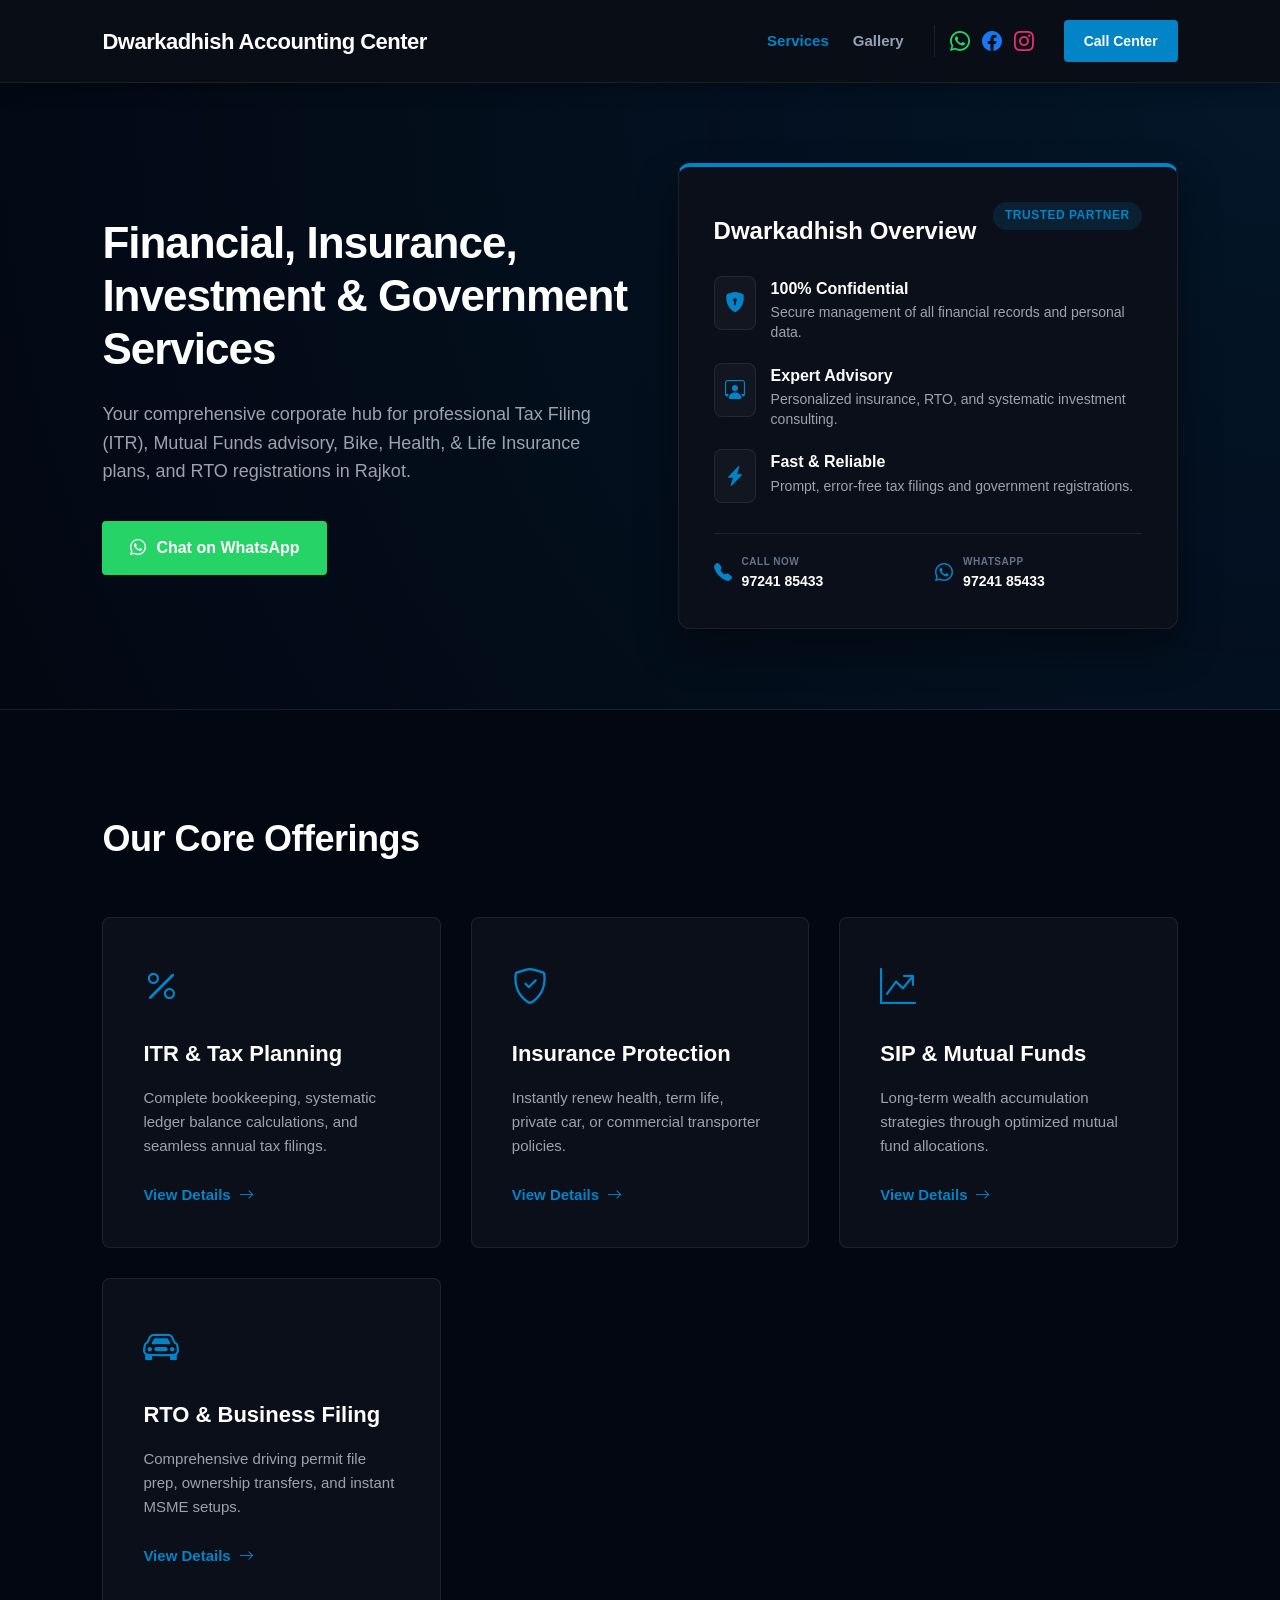
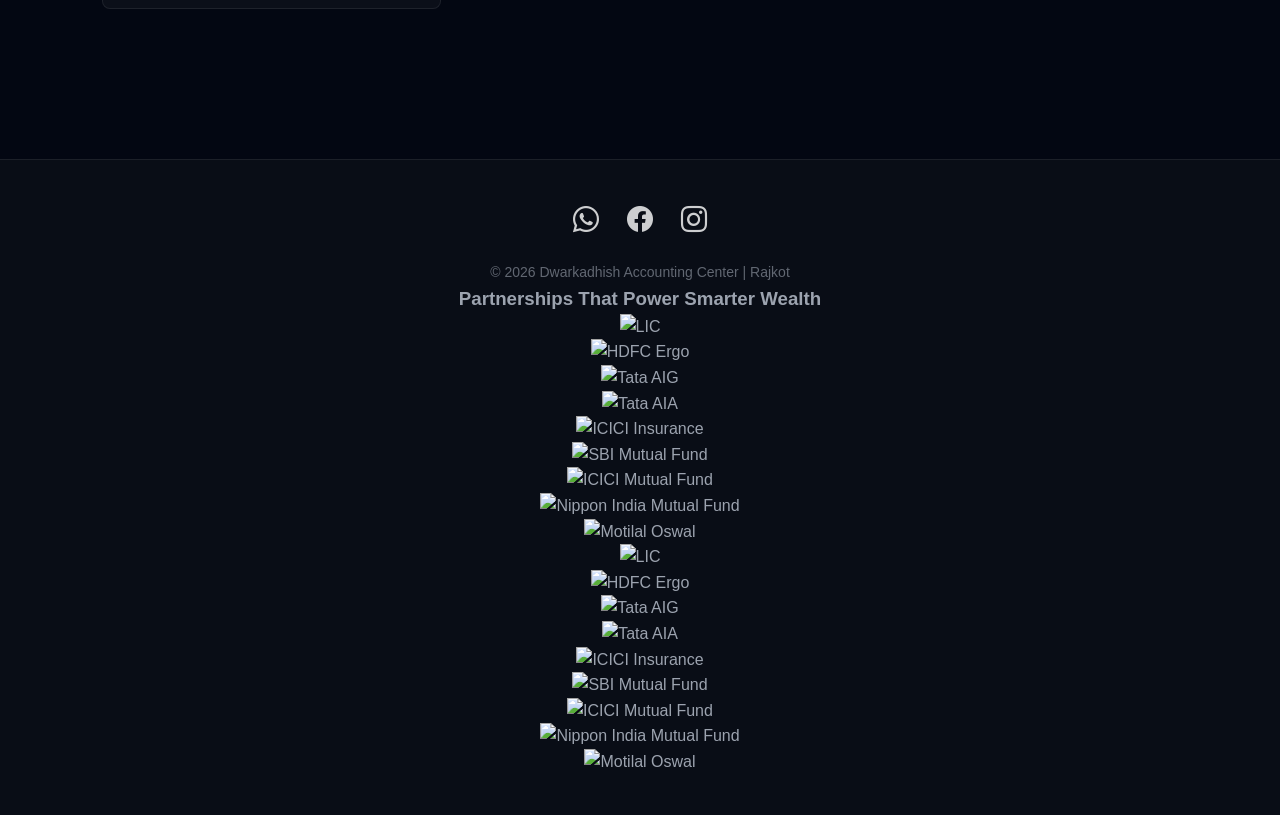
==== index.html @ 23236f02 "Update index.html" ====
<!DOCTYPE html>
<html lang="en">
<head>
    <meta charset="UTF-8">
    <meta name="viewport" content="width=device-width, initial-scale=1.0">
    <title>Dwarkadhish Accounting Center | Rajkot</title>
    <meta name="description" content="Your trusted corporate hub for professional Tax Filing (ITR), Mutual Funds advisory, Bike, Health, & Life Insurance plans, and RTO registrations in Rajkot.">
    
    <!-- Bootstrap Icons -->
    <link rel="stylesheet" href="https://cdn.jsdelivr.net/npm/bootstrap-icons@1.11.1/font/bootstrap-icons.css">
    
    <style>
        /* Global Reset and Variables - Cohesive Dark Mode */
        :root {
            --bg-color: #030712;         /* Deep premium black/gray background */
            --card-bg: #0b0f19;          /* Sleek container dark gray */
            --primary-color: #090d16;    /* Header & Footer background */
            --secondary-color: #0284c7;  /* Brand sky blue */
            --text-color: #9ca3af;       /* Soft readable gray body text */
            --headline-color: #ffffff;   /* High-contrast crisp white titles */
            --border-color: rgba(255, 255, 255, 0.08);
            --whatsapp-color: #25d366;
            --facebook-color: #1877f2;
            --instagram-color: #e1306c;
        }

        * {
            box-sizing: border-box;
            margin: 0;
            padding: 0;
        }

        body {
            font-family: 'Segoe UI', Arial, sans-serif;
            line-height: 1.6;
            color: var(--text-color);
            background-color: var(--bg-color);
            overflow-x: hidden;
        }

        /* Modern Navigation Styling */
        header {
            background-color: var(--primary-color);
            border-bottom: 1px solid var(--border-color);
            box-shadow: 0 4px 20px rgba(0, 0, 0, 0.3);
            padding: 20px 8%;
            display: flex;
            justify-content: space-between;
            align-items: center;
            position: sticky;
            top: 0;
            z-index: 100;
        }

        .logo {
            font-size: 22px;
            font-weight: 700;
            color: var(--headline-color);
            letter-spacing: -0.5px;
        }

        .header-right {
            display: flex;
            align-items: center;
            gap: 30px;
        }

        .nav-links-container {
            display: flex;
            list-style: none;
            gap: 24px;
        }

        .nav-links-container a {
            text-decoration: none;
            color: #94a3b8;
            font-weight: 600;
            font-size: 15px;
            transition: color 0.3s ease;
        }

        .nav-links-container a:hover,
        .nav-links-container a.active {
            color: var(--secondary-color);
        }

        .social-icons-header {
            display: flex;
            align-items: center;
            gap: 12px;
            border-left: 1px solid var(--border-color);
            padding-left: 15px;
        }

        .social-icons-header a {
            font-size: 20px;
            text-decoration: none;
            transition: opacity 0.2s;
        }
        .social-icons-header a:hover { opacity: 0.8; }

        .social-icons-header .bi-whatsapp { color: var(--whatsapp-color); }
        .social-icons-header .bi-facebook { color: var(--facebook-color); }
        .social-icons-header .bi-instagram { color: var(--instagram-color); }

        .cta-btn {
            background-color: var(--secondary-color);
            color: white;
            padding: 10px 20px;
            text-decoration: none;
            border-radius: 4px;
            font-weight: bold;
            font-size: 14px;
            transition: background-color 0.2s;
        }
        .cta-btn:hover {
            background-color: #0270a9;
            color: white;
        }

        /* Premium Split-Layout Hero Section */
        .hero {
            background: radial-gradient(circle at top right, rgba(2, 132, 199, 0.12), transparent), var(--bg-color);
            color: var(--headline-color);
            padding: 80px 8%;
            display: flex;
            align-items: center;
            justify-content: space-between;
            gap: 50px;
            border-bottom: 1px solid var(--border-color);
        }

        .hero-content {
            flex: 1;
            max-width: 600px;
        }

        .hero h1 {
            font-size: 44px;
            line-height: 1.2;
            margin-bottom: 24px;
            font-weight: 700;
            letter-spacing: -1px;
        }

        .hero p {
            font-size: 18px;
            margin-bottom: 35px;
            color: var(--text-color);
            line-height: 1.6;
        }

        .cta-whatsapp {
            display: inline-flex;
            align-items: center;
            gap: 10px;
            background-color: var(--whatsapp-color);
            color: white;
            padding: 14px 28px;
            text-decoration: none;
            border-radius: 4px;
            font-weight: bold;
            font-size: 16px;
            transition: background-color 0.2s;
        }
        .cta-whatsapp:hover {
            background-color: #1ebd58;
        }

        /* Pure CSS Interactive Profile & Highlights Panel */
        .hero-highlight-panel {
            flex: 1;
            background: var(--card-bg);
            border: 1px solid var(--border-color);
            border-radius: 12px;
            padding: 35px;
            max-width: 500px;
            width: 100%;
            box-shadow: 0 20px 40px rgba(0, 0, 0, 0.4);
            display: flex;
            flex-direction: column;
            gap: 25px;
            border-top: 4px solid var(--secondary-color);
        }

        .panel-header {
            display: flex;
            justify-content: space-between;
            align-items: flex-start;
        }

        .panel-header .badge {
            background-color: rgba(2, 132, 199, 0.15);
            color: var(--secondary-color);
            padding: 4px 12px;
            border-radius: 20px;
            font-size: 12px;
            font-weight: 700;
            text-transform: uppercase;
            letter-spacing: 0.5px;
            display: inline-block;
        }

        .panel-header h3 {
            color: var(--headline-color);
            font-size: 24px;
            font-weight: 700;
            margin-top: 10px;
        }

        .panel-features {
            display: flex;
            flex-direction: column;
            gap: 20px;
        }

        .feature-item {
            display: flex;
            align-items: flex-start;
            gap: 15px;
        }

        .feature-item i {
            font-size: 20px;
            color: var(--secondary-color);
            background: rgba(255, 255, 255, 0.03);
            padding: 10px;
            border-radius: 8px;
            border: 1px solid var(--border-color);
        }

        .feature-item h4 {
            color: var(--headline-color);
            font-size: 16px;
            font-weight: 600;
            margin-bottom: 2px;
        }

        .feature-item p {
            color: var(--text-color);
            font-size: 14px;
            line-height: 1.4;
            margin: 0;
        }

        .panel-footer {
            display: grid;
            grid-template-columns: 1fr 1fr;
            gap: 15px;
            border-top: 1px solid var(--border-color);
            padding-top: 20px;
            margin-top: 5px;
        }

        .footer-contact {
            display: flex;
            align-items: center;
            gap: 10px;
            text-decoration: none;
            transition: transform 0.2s;
        }

        .footer-contact:hover {
            transform: translateY(-2px);
        }

        .footer-contact i {
            font-size: 18px;
            color: var(--secondary-color);
        }

        .footer-contact .label {
            display: block;
            font-size: 10px;
            color: #64748b;
            font-weight: 700;
            letter-spacing: 0.5px;
        }

        .footer-contact .val {
            display: block;
            font-size: 14px;
            font-weight: 700;
            color: var(--headline-color);
        }

        /* Services Grid Section */
        .services-section {
            padding: 100px 8%;
            background-color: var(--bg-color);
        }

        .section-header {
            text-align: left;
            margin-bottom: 50px;
            max-width: 800px;
        }

        .section-title {
            font-size: 36px;
            color: var(--headline-color);
            margin-bottom: 12px;
            font-weight: 700;
            letter-spacing: -0.5px;
        }

        /* Core Offerings Card Layout */
        .offerings-grid {
            display: grid;
            grid-template-columns: repeat(auto-fit, minmax(320px, 1fr));
            gap: 30px;
            margin-bottom: 50px;
        }

        .offering-card {
            background: var(--card-bg);
            border: 1px solid var(--border-color);
            border-radius: 8px;
            padding: 40px;
            text-align: left;
            transition: transform 0.3s ease, border-color 0.3s ease, box-shadow 0.3s ease;
            display: flex;
            flex-direction: column;
            justify-content: space-between;
            min-height: 320px;
        }

        .offering-card:hover {
            transform: translateY(-5px);
            border-color: var(--secondary-color);
            box-shadow: 0 12px 30px rgba(2, 132, 199, 0.15);
        }

        .offering-icon {
            font-size: 36px;
            color: var(--secondary-color);
            margin-bottom: 20px;
        }

        .offering-card h3 {
            color: var(--headline-color);
            font-size: 22px;
            font-weight: 700;
            margin-bottom: 15px;
        }

        .offering-card p {
            color: var(--text-color);
            font-size: 15px;
            line-height: 1.6;
            margin-bottom: 25px;
        }

        .offering-link {
            color: var(--secondary-color);
            text-decoration: none;
            font-weight: 600;
            font-size: 15px;
            display: inline-flex;
            align-items: center;
            gap: 8px;
            transition: color 0.2s;
            margin-top: auto;
        }

        .offering-card:hover .offering-link {
            color: #38bdf8;
        }

        /* Unified High Contrast Footer Block */
        footer {
            background-color: var(--primary-color);
            color: var(--text-color);
            padding: 40px 8%;
            text-align: center;
            border-top: 1px solid var(--border-color);
        }

        .social-links-footer {
            margin-bottom: 20px;
        }

        .social-links-footer a {
            color: white;
            text-decoration: none;
            font-size: 26px;
            margin: 0 12px;
            display: inline-block;
            opacity: 0.8;
            transition: opacity 0.2s;
        }
        .social-links-footer a:hover { 
            opacity: 1; 
            color: var(--secondary-color); 
        }

        footer p {
            font-size: 14px;
            opacity: 0.6;
        }

        /* Responsive Design */
        @media (max-width: 991px) {
            .hero {
                flex-direction: column;
                text-align: center;
                padding: 60px 5%;
                gap: 40px;
            }
            .hero-content {
                max-width: 100%;
            }
            .hero-highlight-panel {
                max-width: 480px;
                margin: 0 auto;
            }
        }

        @media (max-width: 768px) {
            header {
                padding: 15px 5%;
                flex-direction: column;
                gap: 15px;
                text-align: center;
            }
            .header-right {
                flex-direction: column;
                gap: 15px;
                width: 100%;
            }
            .nav-links-container {
                justify-content: center;
                flex-wrap: wrap;
            }
            .social-icons-header {
                border-left: none;
                padding-left: 0;
            }
            .hero h1 {
                font-size: 32px;
            }
            .offering-card {
                padding: 30px;
            }
            .panel-footer {
                grid-template-columns: 1fr;
                gap: 20px;
            }
        }
    </style>
</head>
<body>

    <!-- Premium Dark Header -->
    <header>
        <div class="logo">Dwarkadhish Accounting Center</div>
        <div class="header-right">
            <ul class="nav-links-container">
                <li><a href="index.html" class="active">Services</a></li>
                <li><a href="gallery.html">Gallery</a></li>
            </ul>
            <div class="social-icons-header">
                <a href="https://wa.me/919724185433" target="_blank" class="bi bi-whatsapp"></a>
                <!-- Updated Facebook and Instagram links below -->
                <a href="https://www.facebook.com/share/1axT14rC5b/" target="_blank" class="bi bi-facebook"></a>
                <a href="https://www.instagram.com/dwarkadhishaaccounting?igsh=NXhkbG1pNG0yMnZs" target="_blank" class="bi bi-instagram"></a>
            </div>
            <a href="tel:+919724185433" class="cta-btn">Call Center</a>
        </div>
    </header>

    <!-- Split-Layout Hero Section with Sharp HTML/CSS Info Panel -->
    <section class="hero">
        <div class="hero-content">
            <h1>Financial, Insurance, Investment & Government Services</h1>
            <p>Your comprehensive corporate hub for professional Tax Filing (ITR), Mutual Funds advisory, Bike, Health, & Life Insurance plans, and RTO registrations in Rajkot.</p>
            <a href="https://wa.me/919724185433" target="_blank" class="cta-whatsapp">
                <i class="bi bi-whatsapp"></i> Chat on WhatsApp
            </a>
        </div>
        
        <!-- Interactive Service Info Panel -->
        <div class="hero-highlight-panel">
            <div class="panel-header">
                <h3>Dwarkadhish Overview</h3>
                <span class="badge">Trusted Partner</span>
            </div>
            
            <div class="panel-features">
                <div class="feature-item">
                    <i class="bi bi-shield-lock-fill"></i>
                    <div>
                        <h4>100% Confidential</h4>
                        <p>Secure management of all financial records and personal data.</p>
                    </div>
                </div>
                
                <div class="feature-item">
                    <i class="bi bi-person-workspace"></i>
                    <div>
                        <h4>Expert Advisory</h4>
                        <p>Personalized insurance, RTO, and systematic investment consulting.</p>
                    </div>
                </div>
                
                <div class="feature-item">
                    <i class="bi bi-lightning-charge-fill"></i>
                    <div>
                        <h4>Fast & Reliable</h4>
                        <p>Prompt, error-free tax filings and government registrations.</p>
                    </div>
                </div>
            </div>

            <!-- Quick Contacts inside Hero panel -->
            <div class="panel-footer">
                <a href="tel:+919724185433" class="footer-contact">
                    <i class="bi bi-telephone-fill"></i>
                    <div>
                        <span class="label">CALL NOW</span>
                        <span class="val">97241 85433</span>
                    </div>
                </a>
                <a href="https://wa.me/919724185433" target="_blank" class="footer-contact">
                    <i class="bi bi-whatsapp"></i>
                    <div>
                        <span class="label">WHATSAPP</span>
                        <span class="val">97241 85433</span>
                    </div>
                </a>
            </div>
        </div>
    </section>

    <!-- Core Offerings Services Section -->
    <section class="services-section">
        <div class="section-header">
            <h2 class="section-title">Our Core Offerings</h2>
        </div>

        <div class="offerings-grid">
            <!-- Box 1: ITR -->
            <div class="offering-card">
                <div>
                    <div class="offering-icon"><i class="bi bi-percent"></i></div>
                    <h3>ITR & Tax Planning</h3>
                    <p>Complete bookkeeping, systematic ledger balance calculations, and seamless annual tax filings.</p>
                </div>
                <a href="gallery.html" class="offering-link">View Details <i class="bi bi-arrow-right"></i></a>
            </div>

            <!-- Box 2: Insurance -->
            <div class="offering-card">
                <div>
                    <div class="offering-icon"><i class="bi bi-shield-check"></i></div>
                    <h3>Insurance Protection</h3>
                    <p>Instantly renew health, term life, private car, or commercial transporter policies.</p>
                </div>
                <a href="gallery.html" class="offering-link">View Details <i class="bi bi-arrow-right"></i></a>
            </div>

            <!-- Box 3: SIP -->
            <div class="offering-card">
                <div>
                    <div class="offering-icon"><i class="bi bi-graph-up-arrow"></i></div>
                    <h3>SIP & Mutual Funds</h3>
                    <p>Long-term wealth accumulation strategies through optimized mutual fund allocations.</p>
                </div>
                <a href="gallery.html" class="offering-link">View Details <i class="bi bi-arrow-right"></i></a>
            </div>

            <!-- Box 4: RTO -->
            <div class="offering-card">
                <div>
                    <div class="offering-icon"><i class="bi bi-car-front"></i></div>
                    <h3>RTO & Business Filing</h3>
                    <p>Comprehensive driving permit file prep, ownership transfers, and instant MSME setups.</p>
                </div>
                <a href="gallery.html" class="offering-link">View Details <i class="bi bi-arrow-right"></i></a>
            </div>
        </div>
    </section>

    <!-- Clean Premium Footer -->
    <footer>
        <div class="social-links-footer">
            <a href="https://wa.me/919724185433" target="_blank" class="bi bi-whatsapp"></a>
            <!-- Updated Facebook and Instagram links below -->
            <a href="https://www.facebook.com/share/1axT14rC5b/" target="_blank" class="bi bi-facebook"></a>
            <a href="https://www.instagram.com/dwarkadhishaaccounting?igsh=NXhkbG1pNG0yMnZs" target="_blank" class="bi bi-instagram"></a>
        </div>
        <p>&copy; 2026 Dwarkadhish Accounting Center | Rajkot</p>
        <!-- Partner Logo Slider Section -->
<section class="partner-slider-section">
    <h3 class="slider-title">Partnerships That Power Smarter Wealth</h3>
    
    <div class="logo-slider-container">
        <div class="logo-slide-track">
            <!-- FIRST SET OF LOGOS -->
            <div class="logo-slide"><img src="lic.png" alt="LIC"></div>
            <div class="logo-slide"><img src="hdfcergo.png" alt="HDFC Ergo"></div>
            <div class="logo-slide"><img src="tataaig.png" alt="Tata AIG"></div>
            <div class="logo-slide"><img src="tataaia.png" alt="Tata AIA"></div>
            <div class="logo-slide"><img src="iciciinsu.png" alt="ICICI Insurance"></div>
            <div class="logo-slide"><img src="sbimf.jpg" alt="SBI Mutual Fund"></div>
            <div class="logo-slide"><img src="icicimf.jpg" alt="ICICI Mutual Fund"></div>
            <div class="logo-slide"><img src="nipon.png" alt="Nippon India Mutual Fund"></div>
            <div class="logo-slide"><img src="motilallogo.png" alt="Motilal Oswal"></div>

            <!-- DUPLICATE SET OF LOGOS (Required for perfect continuous looping) -->
            <div class="logo-slide"><img src="lic.png" alt="LIC"></div>
            <div class="logo-slide"><img src="hdfcergo.png" alt="HDFC Ergo"></div>
            <div class="logo-slide"><img src="tataaig.png" alt="Tata AIG"></div>
            <div class="logo-slide"><img src="tataaia.png" alt="Tata AIA"></div>
            <div class="logo-slide"><img src="iciciinsu.png" alt="ICICI Insurance"></div>
            <div class="logo-slide"><img src="sbimf.jpg" alt="SBI Mutual Fund"></div>
            <div class="logo-slide"><img src="icicimf.jpg" alt="ICICI Mutual Fund"></div>
            <div class="logo-slide"><img src="nipon.png" alt="Nippon India Mutual Fund"></div>
            <div class="logo-slide"><img src="motilallogo.png" alt="Motilal Oswal"></div>
        </div>
    </div>
</section>
    </footer>

</body>
</html>
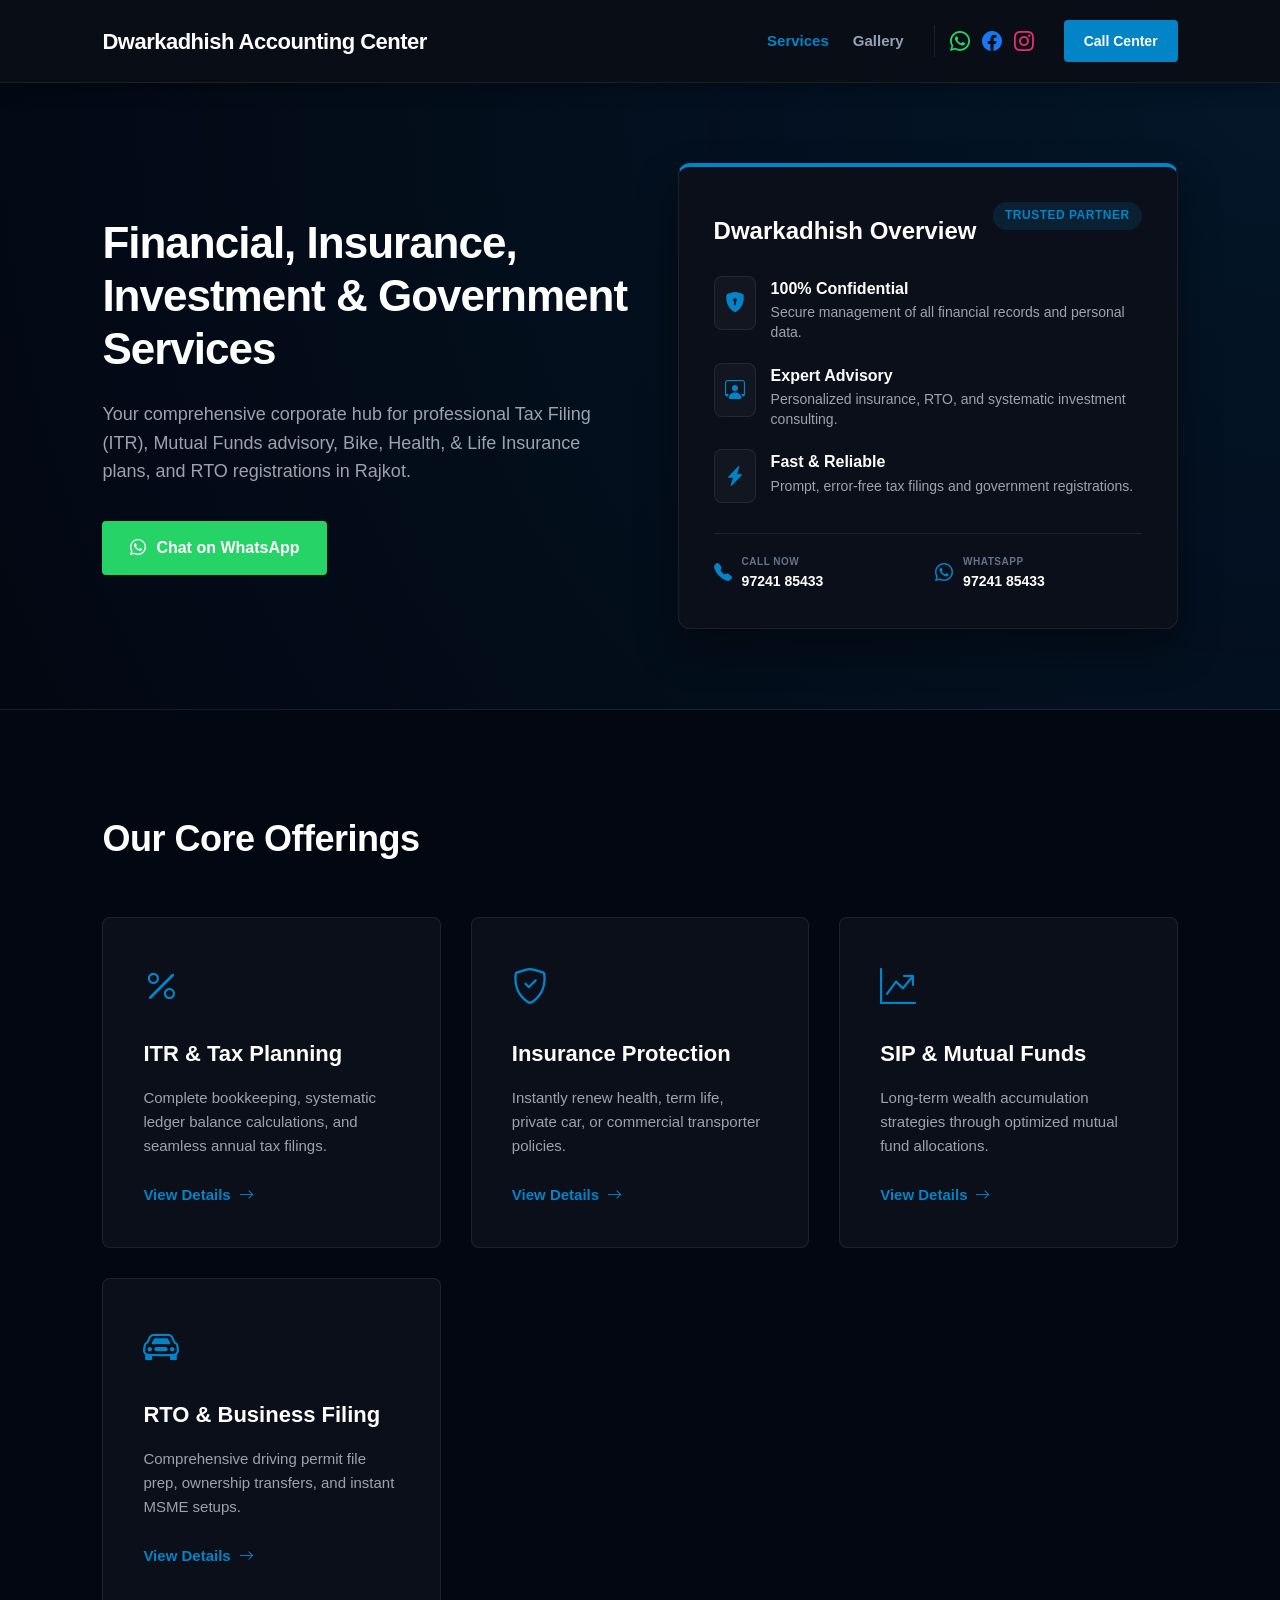
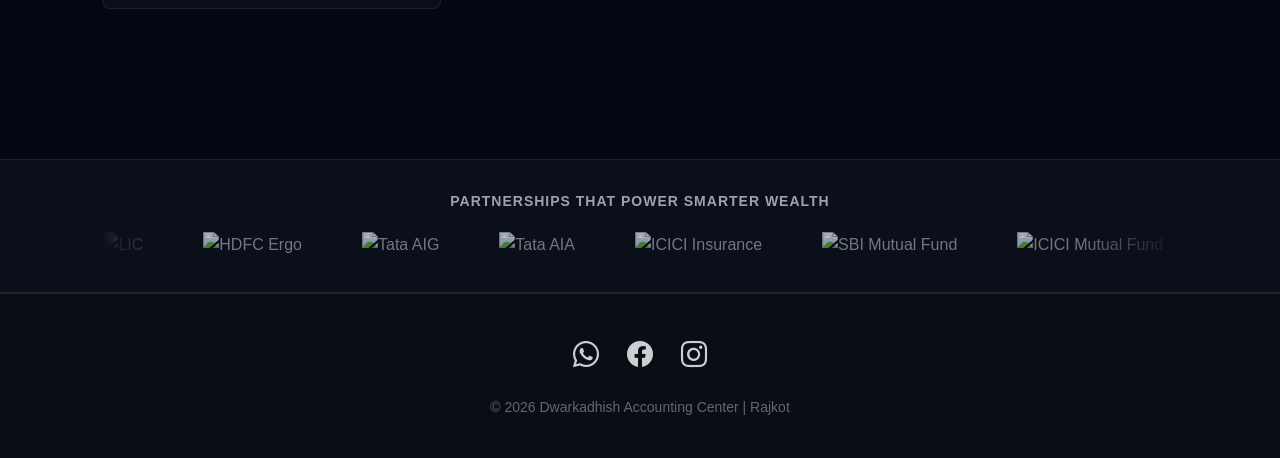
==== commit c1f5f10a: "Update index.html" ====
--- a/index.html
+++ b/index.html
@@ -367,6 +367,92 @@
             color: #38bdf8;
         }
 
+        /* --- Slim Infinite Partner Logo Slider CSS --- */
+        .partner-slider-section {
+            background-color: #0b0f19; /* Matches --card-bg */
+            padding: 30px 8%; /* Slim, low-profile padding */
+            text-align: center;
+            border-top: 1px solid rgba(255, 255, 255, 0.08);
+            border-bottom: 1px solid rgba(255, 255, 255, 0.08);
+            width: 100%;
+            box-sizing: border-box;
+        }
+
+        .slider-title {
+            font-size: 14px;
+            color: var(--text-color);
+            margin-bottom: 20px;
+            font-weight: 600;
+            letter-spacing: 1px;
+            text-transform: uppercase;
+        }
+
+        .logo-slider-container {
+            overflow: hidden;
+            white-space: nowrap;
+            position: relative;
+            width: 100%;
+            display: flex;
+            align-items: center;
+        }
+
+        /* Shadow fades on edges */
+        .logo-slider-container::before,
+        .logo-slider-container::after {
+            content: "";
+            height: 100%;
+            position: absolute;
+            width: 100px;
+            z-index: 2;
+            pointer-events: none;
+        }
+
+        .logo-slider-container::before {
+            left: 0;
+            top: 0;
+            background: linear-gradient(to right, #0b0f19 0%, rgba(11, 15, 25, 0) 100%);
+        }
+
+        .logo-slider-container::after {
+            right: 0;
+            top: 0;
+            background: linear-gradient(to left, #0b0f19 0%, rgba(11, 15, 25, 0) 100%);
+        }
+
+        .logo-slide-track {
+            display: flex;
+            flex-direction: row;
+            align-items: center;
+            gap: 60px; /* Space between logos */
+            animation: scrollLogos 25s linear infinite;
+            width: max-content;
+        }
+
+        .logo-slide {
+            display: flex;
+            justify-content: center;
+            align-items: center;
+            flex-shrink: 0;
+        }
+
+        .logo-slide img {
+            height: 30px; /* Forces images to be small and uniform */
+            width: auto;
+            object-fit: contain;
+            opacity: 0.7;
+            transition: opacity 0.3s ease, transform 0.3s ease;
+        }
+
+        .logo-slide img:hover {
+            opacity: 1;
+            transform: scale(1.08);
+        }
+
+        @keyframes scrollLogos {
+            0% { transform: translateX(0); }
+            100% { transform: translateX(-50%); } /* Halfway loop point */
+        }
+
         /* Unified High Contrast Footer Block */
         footer {
             background-color: var(--primary-color);
@@ -461,7 +547,6 @@
             </ul>
             <div class="social-icons-header">
                 <a href="https://wa.me/919724185433" target="_blank" class="bi bi-whatsapp"></a>
-                <!-- Updated Facebook and Instagram links below -->
                 <a href="https://www.facebook.com/share/1axT14rC5b/" target="_blank" class="bi bi-facebook"></a>
                 <a href="https://www.instagram.com/dwarkadhishaaccounting?igsh=NXhkbG1pNG0yMnZs" target="_blank" class="bi bi-instagram"></a>
             </div>
@@ -469,7 +554,7 @@
         </div>
     </header>
 
-    <!-- Split-Layout Hero Section with Sharp HTML/CSS Info Panel -->
+    <!-- Split-Layout Hero Section -->
     <section class="hero">
         <div class="hero-content">
             <h1>Financial, Insurance, Investment & Government Services</h1>
@@ -581,45 +666,45 @@
         </div>
     </section>
 
+    <!-- Partner Logo Slider Section (Placed Cleanly Above the Footer) -->
+    <section class="partner-slider-section">
+        <h3 class="slider-title">Partnerships That Power Smarter Wealth</h3>
+        
+        <div class="logo-slider-container">
+            <div class="logo-slide-track">
+                <!-- FIRST SET OF LOGOS -->
+                <div class="logo-slide"><img src="lic.png" alt="LIC"></div>
+                <div class="logo-slide"><img src="hdfcergo.png" alt="HDFC Ergo"></div>
+                <div class="logo-slide"><img src="tataaig.png" alt="Tata AIG"></div>
+                <div class="logo-slide"><img src="tataaia.png" alt="Tata AIA"></div>
+                <div class="logo-slide"><img src="iciciinsu.png" alt="ICICI Insurance"></div>
+                <div class="logo-slide"><img src="sbimf.jpg" alt="SBI Mutual Fund"></div>
+                <div class="logo-slide"><img src="icicimf.jpg" alt="ICICI Mutual Fund"></div>
+                <div class="logo-slide"><img src="nipon.png" alt="Nippon India Mutual Fund"></div>
+                <div class="logo-slide"><img src="motilallogo.png" alt="Motilal Oswal"></div>
+
+                <!-- DUPLICATE SET OF LOGOS (For continuous horizontal looping) -->
+                <div class="logo-slide"><img src="lic.png" alt="LIC"></div>
+                <div class="logo-slide"><img src="hdfcergo.png" alt="HDFC Ergo"></div>
+                <div class="logo-slide"><img src="tataaig.png" alt="Tata AIG"></div>
+                <div class="logo-slide"><img src="tataaia.png" alt="Tata AIA"></div>
+                <div class="logo-slide"><img src="iciciinsu.png" alt="ICICI Insurance"></div>
+                <div class="logo-slide"><img src="sbimf.jpg" alt="SBI Mutual Fund"></div>
+                <div class="logo-slide"><img src="icicimf.jpg" alt="ICICI Mutual Fund"></div>
+                <div class="logo-slide"><img src="nipon.png" alt="Nippon India Mutual Fund"></div>
+                <div class="logo-slide"><img src="motilallogo.png" alt="Motilal Oswal"></div>
+            </div>
+        </div>
+    </section>
+
     <!-- Clean Premium Footer -->
     <footer>
         <div class="social-links-footer">
             <a href="https://wa.me/919724185433" target="_blank" class="bi bi-whatsapp"></a>
-            <!-- Updated Facebook and Instagram links below -->
             <a href="https://www.facebook.com/share/1axT14rC5b/" target="_blank" class="bi bi-facebook"></a>
             <a href="https://www.instagram.com/dwarkadhishaaccounting?igsh=NXhkbG1pNG0yMnZs" target="_blank" class="bi bi-instagram"></a>
         </div>
         <p>&copy; 2026 Dwarkadhish Accounting Center | Rajkot</p>
-        <!-- Partner Logo Slider Section -->
-<section class="partner-slider-section">
-    <h3 class="slider-title">Partnerships That Power Smarter Wealth</h3>
-    
-    <div class="logo-slider-container">
-        <div class="logo-slide-track">
-            <!-- FIRST SET OF LOGOS -->
-            <div class="logo-slide"><img src="lic.png" alt="LIC"></div>
-            <div class="logo-slide"><img src="hdfcergo.png" alt="HDFC Ergo"></div>
-            <div class="logo-slide"><img src="tataaig.png" alt="Tata AIG"></div>
-            <div class="logo-slide"><img src="tataaia.png" alt="Tata AIA"></div>
-            <div class="logo-slide"><img src="iciciinsu.png" alt="ICICI Insurance"></div>
-            <div class="logo-slide"><img src="sbimf.jpg" alt="SBI Mutual Fund"></div>
-            <div class="logo-slide"><img src="icicimf.jpg" alt="ICICI Mutual Fund"></div>
-            <div class="logo-slide"><img src="nipon.png" alt="Nippon India Mutual Fund"></div>
-            <div class="logo-slide"><img src="motilallogo.png" alt="Motilal Oswal"></div>
-
-            <!-- DUPLICATE SET OF LOGOS (Required for perfect continuous looping) -->
-            <div class="logo-slide"><img src="lic.png" alt="LIC"></div>
-            <div class="logo-slide"><img src="hdfcergo.png" alt="HDFC Ergo"></div>
-            <div class="logo-slide"><img src="tataaig.png" alt="Tata AIG"></div>
-            <div class="logo-slide"><img src="tataaia.png" alt="Tata AIA"></div>
-            <div class="logo-slide"><img src="iciciinsu.png" alt="ICICI Insurance"></div>
-            <div class="logo-slide"><img src="sbimf.jpg" alt="SBI Mutual Fund"></div>
-            <div class="logo-slide"><img src="icicimf.jpg" alt="ICICI Mutual Fund"></div>
-            <div class="logo-slide"><img src="nipon.png" alt="Nippon India Mutual Fund"></div>
-            <div class="logo-slide"><img src="motilallogo.png" alt="Motilal Oswal"></div>
-        </div>
-    </div>
-</section>
     </footer>
 
 </body>
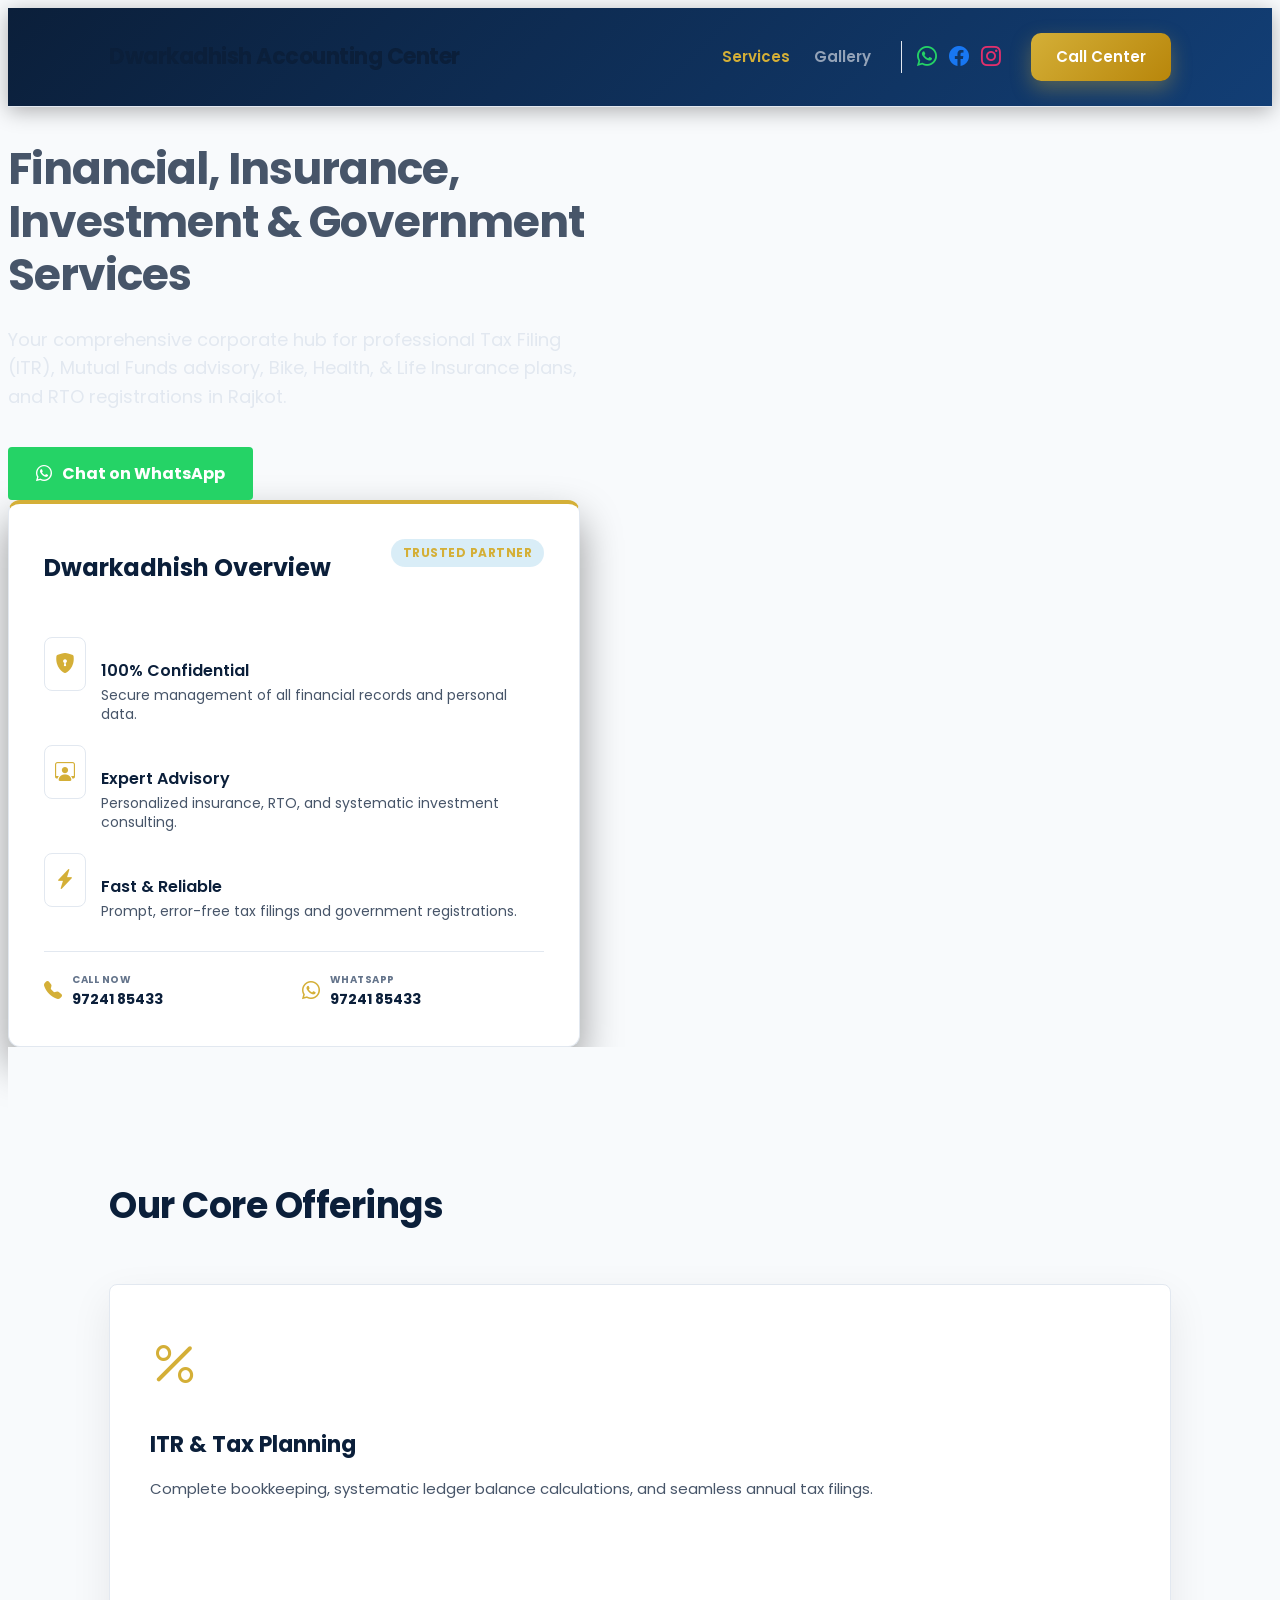
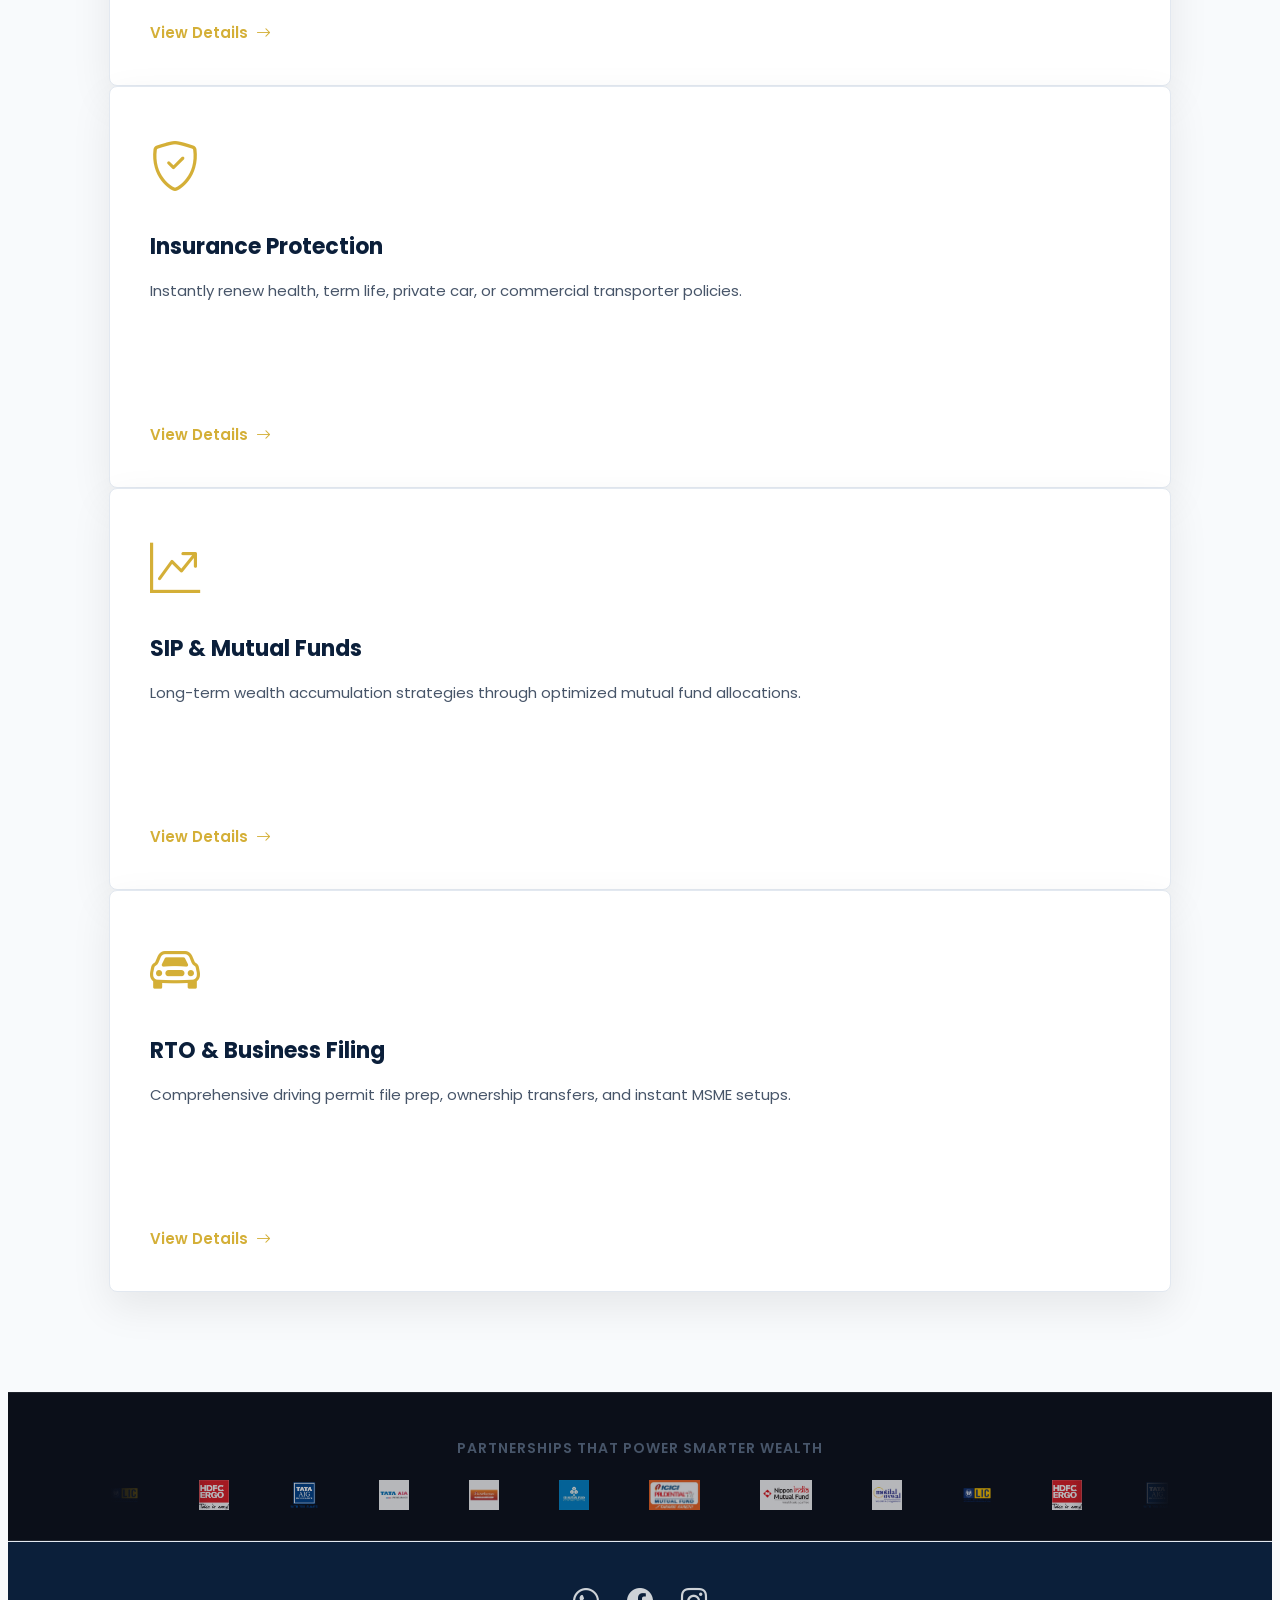
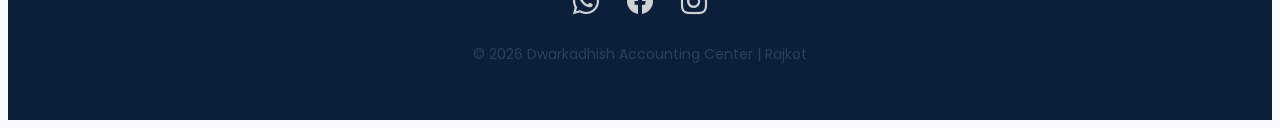
==== commit 79af9738: "Update index.html" ====
--- a/index.html
+++ b/index.html
@@ -3,6 +3,7 @@
 <head>
     <meta charset="UTF-8">
     <meta name="viewport" content="width=device-width, initial-scale=1.0">
+<link href="https://fonts.googleapis.com/css2?family=Poppins:wght@300;400;500;600;700&display=swap" rel="stylesheet">
     <title>Dwarkadhish Accounting Center | Rajkot</title>
     <meta name="description" content="Your trusted corporate hub for professional Tax Filing (ITR), Mutual Funds advisory, Bike, Health, & Life Insurance plans, and RTO registrations in Rajkot.">
     
@@ -12,16 +13,18 @@
     <style>
         /* Global Reset and Variables - Cohesive Dark Mode */
         :root {
-            --bg-color: #030712;         /* Deep premium black/gray background */
-            --card-bg: #0b0f19;          /* Sleek container dark gray */
-            --primary-color: #090d16;    /* Header & Footer background */
-            --secondary-color: #0284c7;  /* Brand sky blue */
-            --text-color: #9ca3af;       /* Soft readable gray body text */
-            --headline-color: #ffffff;   /* High-contrast crisp white titles */
-            --border-color: rgba(255, 255, 255, 0.08);
-            --whatsapp-color: #25d366;
-            --facebook-color: #1877f2;
-            --instagram-color: #e1306c;
+    --bg-color: #F8FAFC;
+    --card-bg: #FFFFFF;
+    --primary-color: #0B1F3A;
+    --secondary-color: #D4AF37;
+    --text-color: #475569;
+    --headline-color: #0B1F3A;
+    --border-color: #E2E8F0;
+
+    --whatsapp-color: #25D366;
+    --facebook-color: #1877F2;
+    --instagram-color: #E1306C;
+}
         }
 
         * {
@@ -31,16 +34,16 @@
         }
 
         body {
-            font-family: 'Segoe UI', Arial, sans-serif;
-            line-height: 1.6;
-            color: var(--text-color);
-            background-color: var(--bg-color);
-            overflow-x: hidden;
-        }
+    font-family: 'Poppins', sans-serif;
+    line-height: 1.6;
+    color: var(--text-color);
+    background: var(--bg-color);
+}
 
         /* Modern Navigation Styling */
         header {
             background-color: var(--primary-color);
+            background: linear-gradient(135deg,#0B1F3A,#123E75);
             border-bottom: 1px solid var(--border-color);
             box-shadow: 0 4px 20px rgba(0, 0, 0, 0.3);
             padding: 20px 8%;
@@ -104,24 +107,28 @@
         .social-icons-header .bi-instagram { color: var(--instagram-color); }
 
         .cta-btn {
-            background-color: var(--secondary-color);
-            color: white;
-            padding: 10px 20px;
-            text-decoration: none;
-            border-radius: 4px;
-            font-weight: bold;
-            font-size: 14px;
-            transition: background-color 0.2s;
-        }
-        .cta-btn:hover {
-            background-color: #0270a9;
-            color: white;
+    background: linear-gradient(135deg, #D4AF37, #B8860B);
+    color: white;
+    padding: 12px 25px;
+    text-decoration: none;
+    border-radius: 10px;
+    font-weight: 600;
+    font-size: 15px;
+    transition: all 0.3s ease;
+    box-shadow: 0 8px 20px rgba(212, 175, 55, 0.35);
+}
+
+.cta-btn:hover {
+    transform: translateY(-3px);
+    background: linear-gradient(135deg, #E6C65A, #D4AF37);
+    box-shadow: 0 12px 25px rgba(212, 175, 55, 0.45);
+}
         }
 
         /* Premium Split-Layout Hero Section */
         .hero {
-            background: radial-gradient(circle at top right, rgba(2, 132, 199, 0.12), transparent), var(--bg-color);
-            color: var(--headline-color);
+            background: radial-gradient(circle at top right, rgba(2,132,199,.12), transparent), var(--bg-color);
+            background: linear-gradient(135deg,#0B1F3A,#123E75);
             padding: 80px 8%;
             display: flex;
             align-items: center;
@@ -147,6 +154,7 @@
             font-size: 18px;
             margin-bottom: 35px;
             color: var(--text-color);
+            color: #E2E8F0;
             line-height: 1.6;
         }
 
@@ -305,13 +313,14 @@
         }
 
         /* Core Offerings Card Layout */
-        .offerings-grid {
-            display: grid;
-            grid-template-columns: repeat(auto-fit, minmax(320px, 1fr));
-            gap: 30px;
-            margin-bottom: 50px;
-        }
-
+        .offering-card{
+    background:#fff;
+    border:none;
+    border-radius:18px;
+    padding:40px;
+    box-shadow:0 15px 40px rgba(0,0,0,.08);
+    transition:.35s;
+}
         .offering-card {
             background: var(--card-bg);
             border: 1px solid var(--border-color);
@@ -331,11 +340,10 @@
             box-shadow: 0 12px 30px rgba(2, 132, 199, 0.15);
         }
 
-        .offering-icon {
-            font-size: 36px;
-            color: var(--secondary-color);
-            margin-bottom: 20px;
-        }
+        .offering-icon{
+    font-size:50px;
+    color:#D4AF37;
+}
 
         .offering-card h3 {
             color: var(--headline-color);
@@ -363,9 +371,11 @@
             margin-top: auto;
         }
 
-        .offering-card:hover .offering-link {
-            color: #38bdf8;
-        }
+        .offering-card:hover{
+    transform:translateY(-10px);
+    box-shadow:0 25px 60px rgba(0,0,0,.18);
+    border-top:5px solid #D4AF37;
+}
 
         /* --- Slim Infinite Partner Logo Slider CSS --- */
         .partner-slider-section {
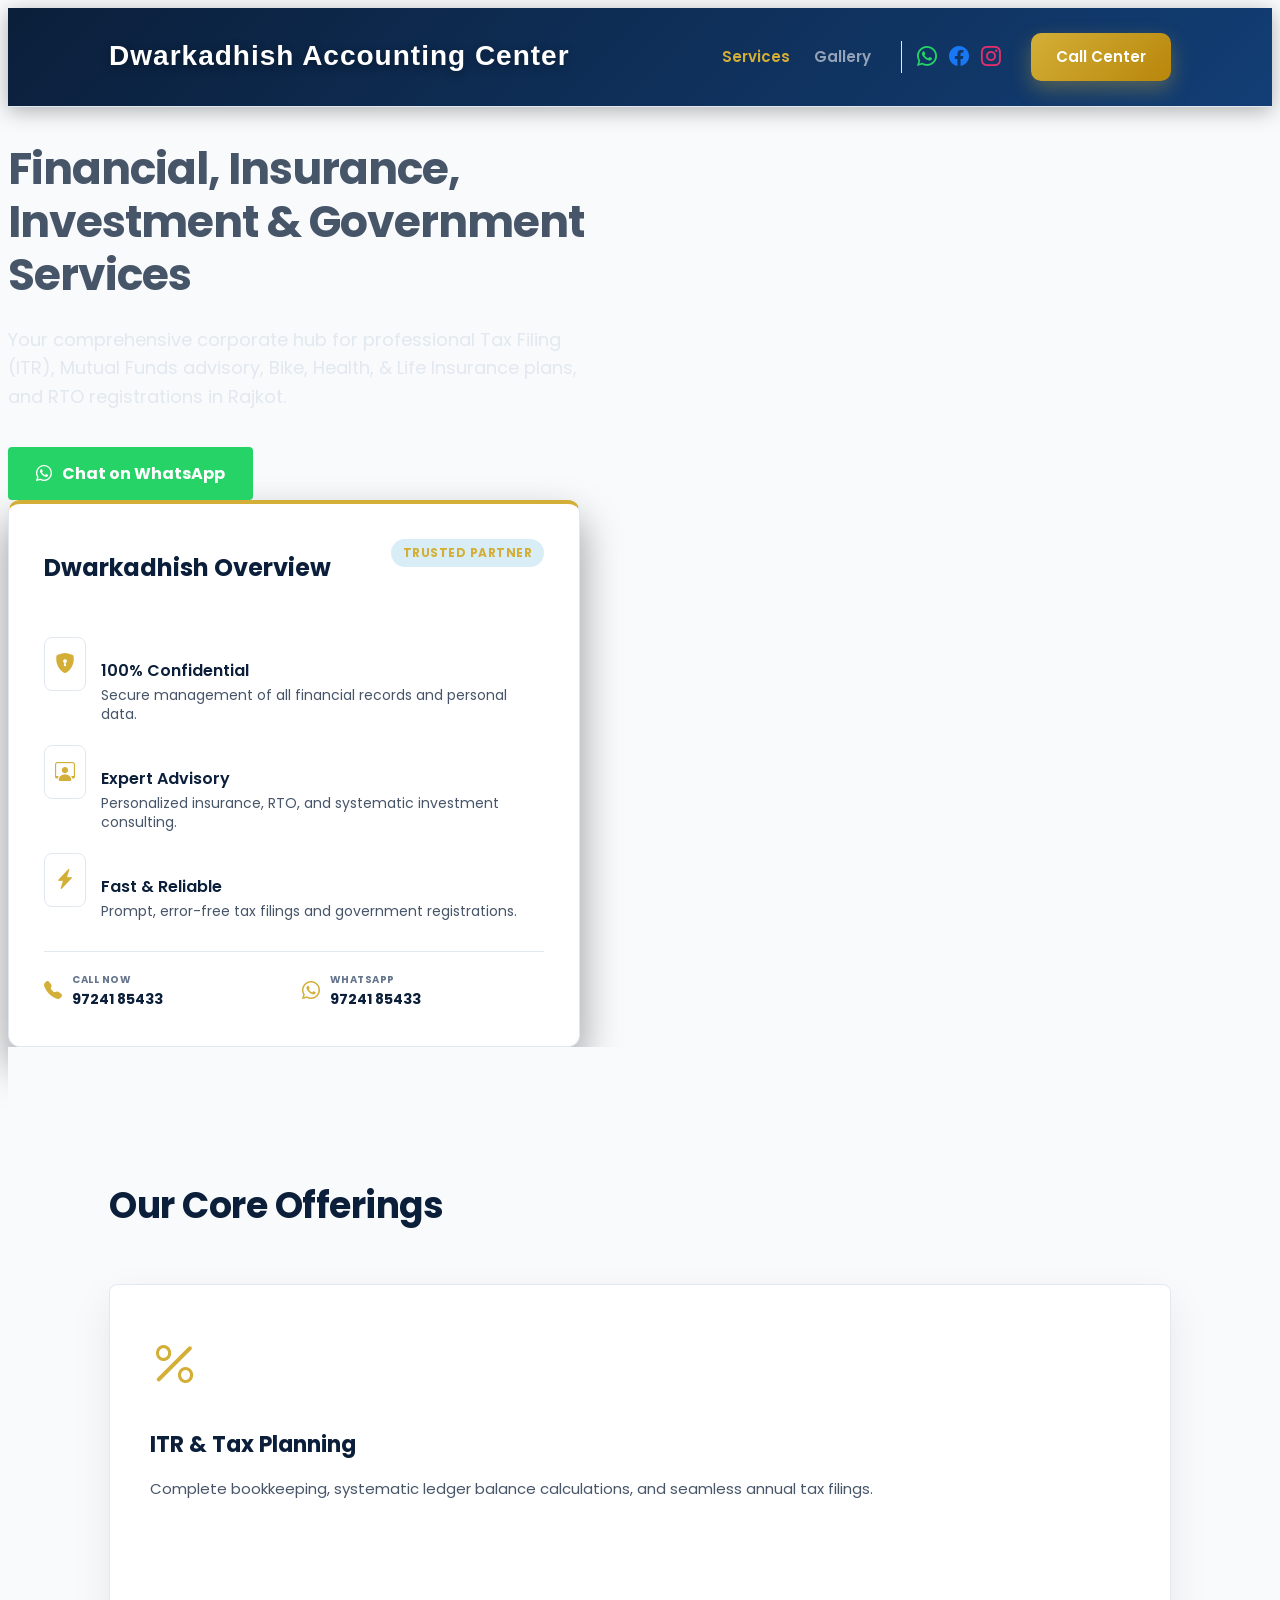
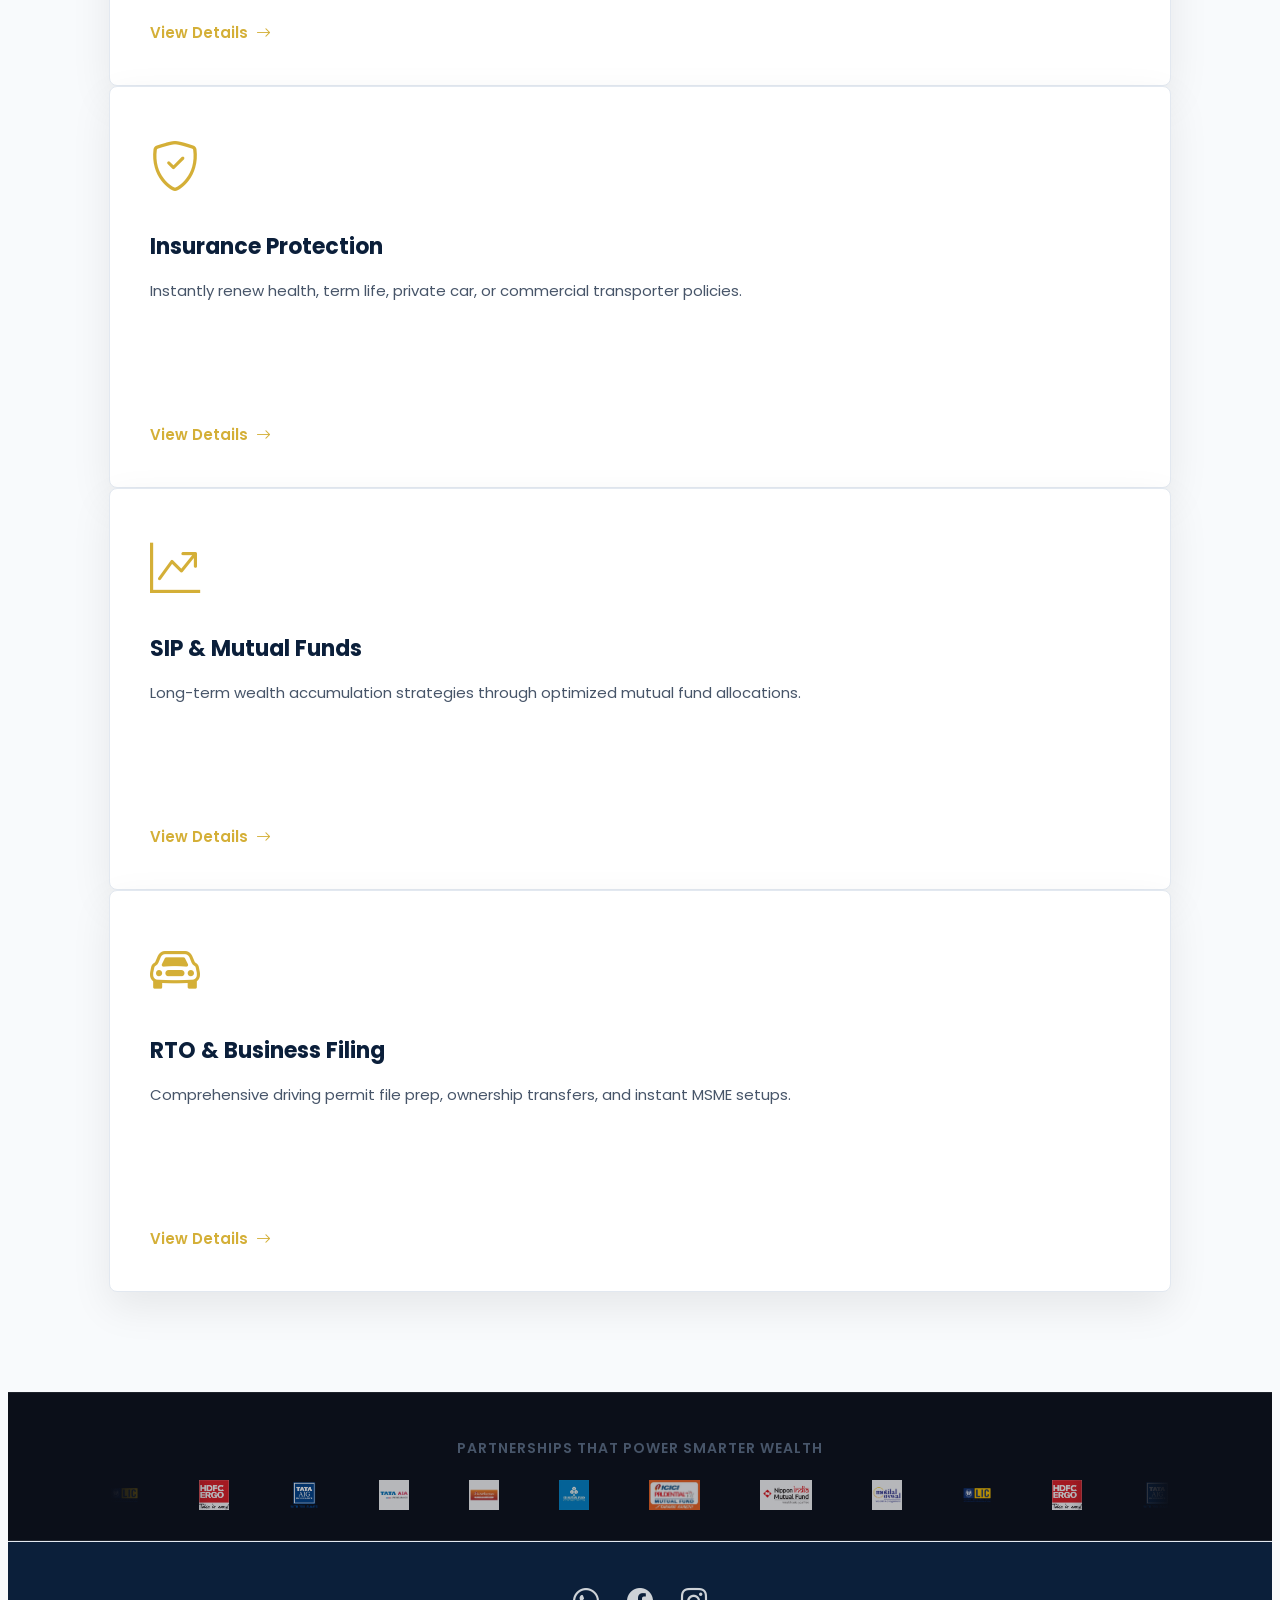
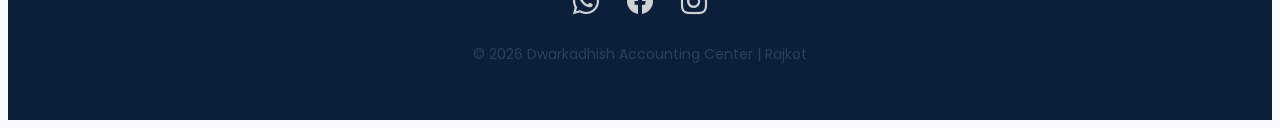
==== commit 7f68ad5b: "Update index.html" ====
--- a/index.html
+++ b/index.html
@@ -55,12 +55,13 @@
             z-index: 100;
         }
 
-        .logo {
-            font-size: 22px;
-            font-weight: 700;
-            color: var(--headline-color);
-            letter-spacing: -0.5px;
-        }
+       .logo {
+    font-size: 28px;
+    font-weight: 800;
+    color: #ffffff;
+    letter-spacing: 1px;
+    text-shadow: 0 2px 10px rgba(0,0,0,0.4);
+}
 
         .header-right {
             display: flex;
